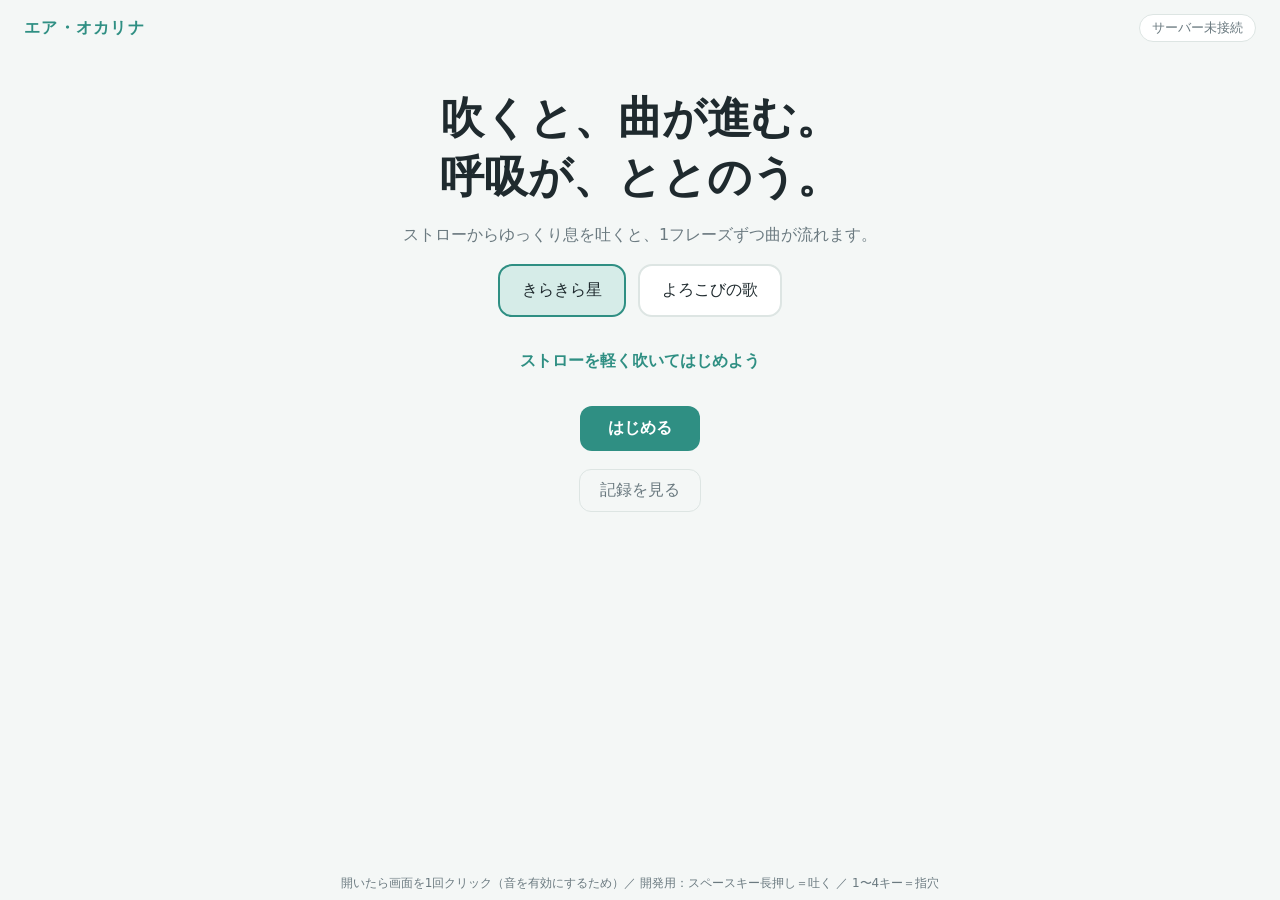
==== app/web/index.html @ 5de525a3 "記録のグラフ：今回の1曲（フレーズごと）・これまでの演奏・日ごとの推移（サンプルは灰色の点線で区別） Co-Authored-By: Claude Opus 5.5 <noreply@anthropi" ====
<!doctype html>
<html lang="ja">
<head>
<meta charset="utf-8">
<meta name="viewport" content="width=device-width, initial-scale=1">
<title>エア・オカリナ</title>
<link rel="stylesheet" href="style.css">
</head>
<body>
<header class="topbar">
  <span class="brand">エア・オカリナ</span>
  <span id="sensor" class="pill">センサー確認中…</span>
</header>

<main>
  <!-- ホーム -->
  <section id="home" class="screen active">
    <h1>吹くと、曲が進む。<br>呼吸が、ととのう。</h1>
    <p class="lead">ストローからゆっくり息を吐くと、1フレーズずつ曲が流れます。</p>
    <div id="songs" class="songs"></div>
    <p class="hint breathe-hint">ストローを軽く吹いてはじめよう</p>
    <button id="startBtn" class="primary">はじめる</button>
    <button id="homeRecordsBtn" class="ghost">記録を見る</button>
  </section>

  <!-- 演奏 -->
  <section id="play" class="screen">
    <div class="play-head">
      <span id="songTitle"></span>
      <div id="phraseDots" class="dots"></div>
    </div>
    <p id="prompt" class="prompt">まず、ゆっくり吸って…</p>
    <div id="noteRow" class="note-row"></div>
    <div class="flute">
      <div class="mouth"></div>
      <div id="holes" class="holes">
        <span data-i="0"></span><span data-i="1"></span><span data-i="2"></span><span data-i="3"></span>
      </div>
    </div>
    <div class="meter"><div id="meterFill"></div></div>
    <div class="play-foot">
      <label><input type="checkbox" id="followBreath" checked> 息の強さで音量を変える</label>
      <button id="quitBtn" class="ghost">やめる</button>
    </div>
  </section>

  <!-- 結果（内容はチームで検討中の暫定版） -->
  <section id="result" class="screen">
    <p class="tag">暫定の結果画面</p>
    <h2 id="resultHeadline"></h2>
    <div class="stats">
      <div><b id="rAvg">-</b><span>平均の吐く長さ（秒）</span></div>
      <div><b id="rMax">-</b><span>いちばん長い息（秒）</span></div>
      <div><b id="rStab">-</b><span>息の安定度</span></div>
      <div><b id="rHit">-</b><span>指穴の正解</span></div>
    </div>
    <h3 class="section-title">今回の1曲：フレーズごとの息</h3>
    <div class="charts">
      <div id="cPhraseLen"></div>
      <div id="cPhraseStab"></div>
    </div>
    <div class="actions">
      <button id="againBtn" class="primary">もう1曲</button>
      <button id="recordsBtn" class="ghost">記録を見る</button>
      <button id="homeBtn" class="ghost">ホームへ</button>
    </div>
  </section>

  <!-- 記録 -->
  <section id="records" class="screen">
    <h2>記録</h2>
    <h3 class="section-title">これまでの演奏</h3>
    <p id="noSessions" class="lead">まだ記録がありません。1曲吹くとここに並びます。</p>
    <div class="charts">
      <div id="cSessLen"></div>
      <div id="cSessStab"></div>
    </div>
    <h3 class="section-title">日ごとの推移</h3>
    <p class="note"><span class="swatch sample"></span>灰色の点線は<b>サンプルデータ</b>（続けた場合のイメージ）、<span class="swatch real"></span>緑が実際の記録です。</p>
    <div class="charts">
      <div id="cDayLen"></div>
      <div id="cDayStab"></div>
    </div>
    <div class="actions">
      <button id="recordsHomeBtn" class="primary">ホームへ</button>
    </div>
  </section>
</main>

<footer class="devbar">開いたら画面を1回クリック（音を有効にするため）／ 開発用：スペースキー長押し＝吐く ／ 1〜4キー＝指穴</footer>
<script type="module" src="app.js"></script>
</body>
</html>
---- app/web/style.css ----
:root {
  --bg: #f4f7f6;
  --surface: #ffffff;
  --ink: #1f2a2e;
  --muted: #6b7a80;
  --accent: #2f8f83;
  --accent-soft: #d6ece8;
  --glow: #f2b33d;
  --line: #dde5e3;
  --sample: #a3adb0;
}
@media (prefers-color-scheme: dark) {
  :root {
    --bg: #12191b;
    --surface: #1b2427;
    --ink: #e6eeec;
    --muted: #8fa3a8;
    --accent: #5cc2b3;
    --accent-soft: #23403c;
    --glow: #f5c35a;
    --line: #2c393c;
    --sample: #6c787c;
  }
}

* { box-sizing: border-box; }
body {
  margin: 0;
  background: var(--bg);
  color: var(--ink);
  font-family: "Hiragino Sans", "Yu Gothic UI", "Meiryo", system-ui, sans-serif;
  min-height: 100vh;
  display: flex;
  flex-direction: column;
}
.topbar { display: flex; justify-content: space-between; align-items: center; padding: 14px 24px; }
.brand { font-weight: 700; letter-spacing: 0.08em; color: var(--accent); }
.pill { font-size: 13px; padding: 4px 12px; border-radius: 999px; background: var(--surface); border: 1px solid var(--line); color: var(--muted); }
.pill.ok { color: var(--accent); border-color: var(--accent); }

main { flex: 1; display: flex; justify-content: center; padding: 8px 16px 24px; }
.screen { display: none; width: min(760px, 100%); flex-direction: column; align-items: center; text-align: center; gap: 18px; }
.screen.active { display: flex; }

h1 { font-size: clamp(28px, 5vw, 44px); line-height: 1.35; margin: 24px 0 0; }
h2 { font-size: clamp(22px, 4vw, 32px); margin: 0; }
.lead { color: var(--muted); margin: 0; }
.hint { color: var(--accent); font-weight: 600; }
.breathe-hint { animation: breathe 4s ease-in-out infinite; }
@keyframes breathe { 0%, 100% { opacity: 0.45; } 50% { opacity: 1; } }

.songs { display: flex; gap: 12px; flex-wrap: wrap; justify-content: center; }
.song { padding: 14px 22px; border-radius: 14px; border: 2px solid var(--line); background: var(--surface); color: var(--ink); font-size: 16px; cursor: pointer; }
.song.selected { border-color: var(--accent); background: var(--accent-soft); }

button { font: inherit; cursor: pointer; }
.primary { background: var(--accent); color: #fff; border: 0; border-radius: 12px; padding: 12px 28px; font-size: 16px; font-weight: 600; }
.ghost { background: transparent; color: var(--muted); border: 1px solid var(--line); border-radius: 12px; padding: 10px 20px; }

.play-head { width: 100%; display: flex; justify-content: space-between; align-items: center; color: var(--muted); }
.dots { display: flex; gap: 6px; }
.dots i { width: 10px; height: 10px; border-radius: 50%; background: var(--line); }
.dots i.done { background: var(--accent); }
.dots i.now { background: var(--glow); }

.prompt { font-size: clamp(26px, 5vw, 40px); font-weight: 700; margin: 12px 0 0; min-height: 1.4em; transition: color 0.3s; }
.prompt.inhale { color: var(--muted); }
.prompt.exhale { color: var(--accent); }

.note-row { display: flex; gap: 8px; min-height: 22px; }
.note-row i { width: 14px; height: 14px; border-radius: 50%; background: var(--line); transition: transform 0.15s, background 0.15s; }
.note-row i.played { background: var(--accent); }
.note-row i.now { background: var(--glow); transform: scale(1.5); }

.flute { position: relative; width: min(620px, 100%); height: 120px; border-radius: 60px; background: linear-gradient(180deg, #c98d55, #a86c3b); box-shadow: inset 0 -8px 16px rgba(0,0,0,0.18); display: flex; align-items: center; padding: 0 40px 0 110px; margin-top: 8px; }
.mouth { position: absolute; left: 24px; width: 54px; height: 28px; border-radius: 8px; background: #6e4424; }
.holes { flex: 1; display: flex; justify-content: space-around; }
.holes span { width: 56px; height: 56px; border-radius: 50%; background: #4a2c15; box-shadow: inset 0 4px 8px rgba(0,0,0,0.5); transition: box-shadow 0.15s, background 0.15s; }
.holes span.next { box-shadow: 0 0 0 4px var(--glow), 0 0 24px 6px var(--glow); }
.holes span.pressed { background: #2a190b; }
.holes span.hit { background: var(--glow); }

.meter { width: min(620px, 100%); height: 10px; border-radius: 5px; background: var(--line); overflow: hidden; }
#meterFill { height: 100%; width: 0%; background: var(--accent); transition: width 0.25s; }
.play-foot { width: min(620px, 100%); display: flex; justify-content: space-between; align-items: center; color: var(--muted); font-size: 14px; }

.tag { font-size: 12px; color: var(--muted); border: 1px dashed var(--line); border-radius: 999px; padding: 2px 10px; margin: 16px 0 0; }
.stats { display: grid; grid-template-columns: repeat(auto-fit, minmax(140px, 1fr)); gap: 12px; width: 100%; }
.stats div { background: var(--surface); border: 1px solid var(--line); border-radius: 14px; padding: 16px; display: flex; flex-direction: column; gap: 6px; }
.stats b { font-size: 28px; color: var(--accent); }
.stats span { font-size: 13px; color: var(--muted); }
.actions { display: flex; gap: 12px; }

.devbar { text-align: center; font-size: 12px; color: var(--muted); padding: 8px; }

/* グラフ */
.section-title { margin: 12px 0 0; font-size: 16px; color: var(--muted); font-weight: 600; align-self: flex-start; }
.charts { display: grid; grid-template-columns: repeat(auto-fit, minmax(300px, 1fr)); gap: 12px; width: 100%; }
.chart { margin: 0; background: var(--surface); border: 1px solid var(--line); border-radius: 14px; padding: 12px; }
.chart figcaption { font-size: 14px; font-weight: 600; text-align: left; margin-bottom: 4px; }
.chart svg { width: 100%; height: auto; display: block; overflow: visible; }
.chart .grid { stroke: var(--line); stroke-width: 1; }
.chart .axis { stroke: var(--muted); stroke-width: 1; }
.chart .tick { font-size: 11px; fill: var(--muted); }
.chart .value { font-size: 12px; font-weight: 700; fill: var(--ink); }
.chart .mark path { fill: var(--accent); }
.chart .mark.sample path { fill: var(--sample); }
.chart .series { stroke: var(--accent); stroke-width: 2; }
.chart .series.sample { stroke: var(--sample); stroke-dasharray: 5 4; }
.chart .dot { fill: var(--accent); stroke: var(--surface); stroke-width: 2; }
.chart .mark.sample .dot { fill: var(--sample); }
.chart .hit { fill: transparent; }
.chart .mark:hover path, .chart .mark:hover .dot { opacity: 0.75; }
.note { font-size: 13px; color: var(--muted); margin: 0; align-self: flex-start; text-align: left; }
.swatch { display: inline-block; width: 14px; height: 4px; border-radius: 2px; vertical-align: middle; margin: 0 4px 0 8px; }
.swatch.sample { background: repeating-linear-gradient(90deg, var(--sample) 0 5px, transparent 5px 9px); }
.swatch.real { background: var(--accent); }

@media (max-width: 520px) {
  .flute { height: 90px; padding: 0 16px 0 72px; }
  .mouth { left: 14px; width: 40px; }
  .holes span { width: 40px; height: 40px; }
}
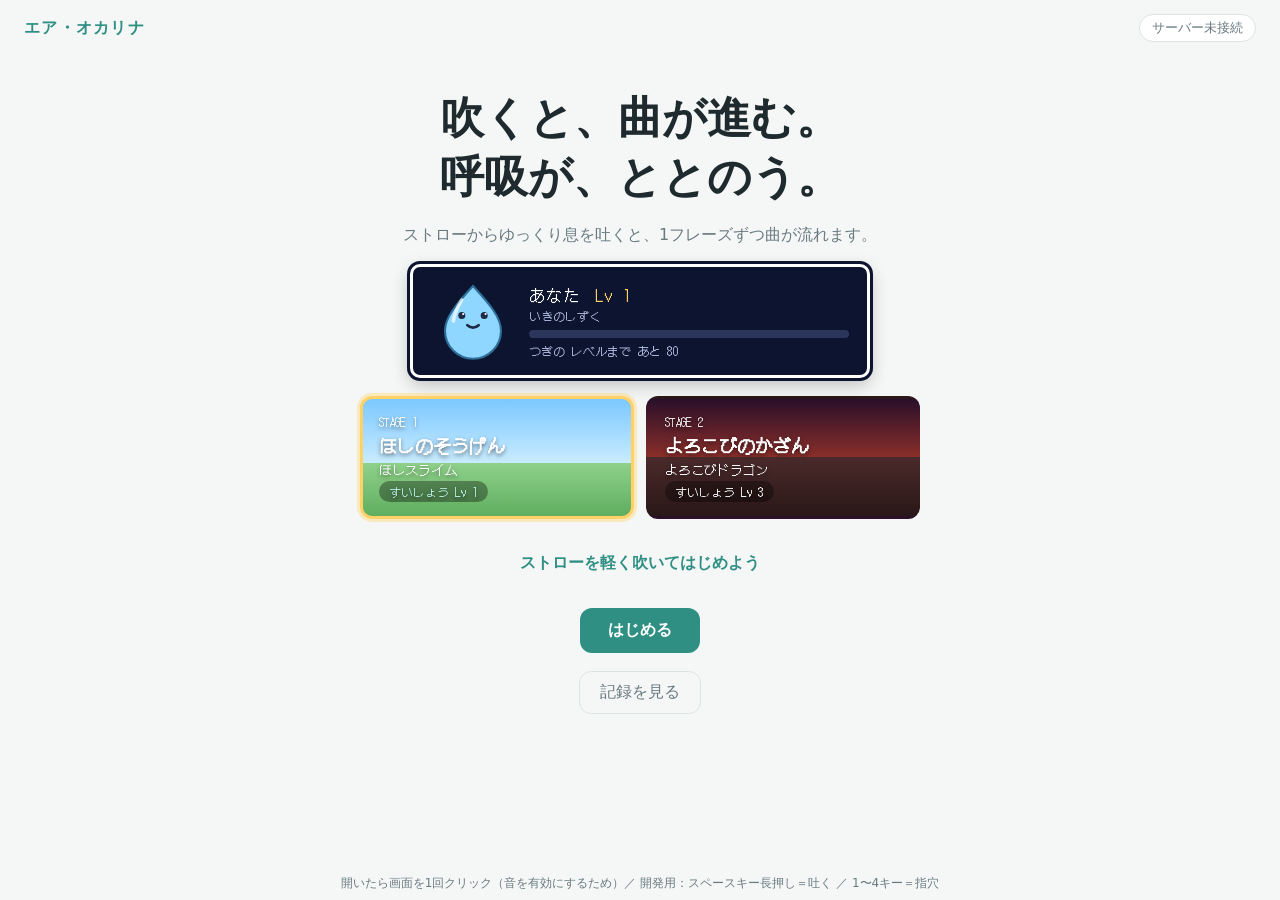
==== commit e4c76e51: "RPG化：ステージ（背景つき）・アバター（レベルで成長、呼吸の調子で表情）・ドラクエ風のウィンドウとステータス・呼吸データから経験値とレベルアップ Co-Authored-By: Claude Opu" ====
--- a/app/web/index.html
+++ b/app/web/index.html
@@ -4,6 +4,8 @@
 <meta charset="utf-8">
 <meta name="viewport" content="width=device-width, initial-scale=1">
 <title>エア・オカリナ</title>
+<link rel="preconnect" href="https://fonts.googleapis.com">
+<link rel="stylesheet" href="https://fonts.googleapis.com/css2?family=DotGothic16&display=swap">
 <link rel="stylesheet" href="style.css">
 </head>
 <body>
@@ -17,20 +19,40 @@
   <section id="home" class="screen active">
     <h1>吹くと、曲が進む。<br>呼吸が、ととのう。</h1>
     <p class="lead">ストローからゆっくり息を吐くと、1フレーズずつ曲が流れます。</p>
-    <div id="songs" class="songs"></div>
+    <div class="me-card win">
+      <div id="homeAvatar" class="home-avatar"></div>
+      <div class="me-info">
+        <div class="win-name">あなた <span id="homeLv" class="lv">Lv 1</span></div>
+        <div id="homeTitle" class="st-title"></div>
+        <div class="expbar"><i id="homeExp"></i></div>
+        <div id="homeNext" class="me-next"></div>
+      </div>
+    </div>
+    <div id="songs" class="stages"></div>
     <p class="hint breathe-hint">ストローを軽く吹いてはじめよう</p>
     <button id="startBtn" class="primary">はじめる</button>
     <button id="homeRecordsBtn" class="ghost">記録を見る</button>
   </section>
 
-  <!-- 演奏 -->
+  <!-- 難易度の選択（ゲームの試作） -->
+  <section id="difficulty" class="screen">
+    <h2>難易度をえらぶ</h2>
+    <div id="diffs" class="diffs"></div>
+    <button id="diffBackBtn" class="ghost">もどる</button>
+  </section>
+
+  <!-- 演奏（戦闘） -->
   <section id="play" class="screen">
     <div class="play-head">
-      <span id="songTitle"></span>
+      <span id="songTitle" class="stage-label"></span>
       <div id="phraseDots" class="dots"></div>
     </div>
-    <p id="prompt" class="prompt">まず、ゆっくり吸って…</p>
-    <div id="noteRow" class="note-row"></div>
+    <div id="battle" class="battle"></div>
+    <div class="win msg-win">
+      <p id="battleLog" class="battle-log"></p>
+      <p id="prompt" class="prompt">まず、ゆっくり吸って…</p>
+      <div id="noteRow" class="note-row"></div>
+    </div>
     <div class="flute">
       <div class="mouth"></div>
       <div id="holes" class="holes">
@@ -44,23 +66,53 @@
     </div>
   </section>
 
-  <!-- 結果（内容はチームで検討中の暫定版） -->
+  <!-- 結果：ふりかえり。課題①「正しくできているかわからない」②「続かない」に答える要素だけを並べる -->
   <section id="result" class="screen">
-    <p class="tag">暫定の結果画面</p>
-    <h2 id="resultHeadline"></h2>
-    <div class="stats">
-      <div><b id="rAvg">-</b><span>平均の吐く長さ（秒）</span></div>
-      <div><b id="rMax">-</b><span>いちばん長い息（秒）</span></div>
-      <div><b id="rStab">-</b><span>息の安定度</span></div>
-      <div><b id="rHit">-</b><span>指穴の正解</span></div>
+    <div id="gameResult" class="game-result" hidden>
+      <p id="outcome" class="outcome"></p>
+      <p class="score-line">スコア <b id="score">0</b></p>
+      <div id="breakdown" class="breakdown"></div>
     </div>
-    <h3 class="section-title">今回の1曲：フレーズごとの息</h3>
-    <div class="charts">
-      <div id="cPhraseLen"></div>
-      <div id="cPhraseStab"></div>
+    <div id="growth" class="win growth-win" hidden>
+      <div class="growth-head">
+        <div id="growthAvatar" class="growth-avatar"></div>
+        <div>
+          <p id="growthGain" class="growth-gain"></p>
+          <p id="growthLevel" class="growth-level"></p>
+          <div class="expbar big"><i id="growthExp"></i></div>
+          <p id="growthNext" class="me-next"></p>
+        </div>
+      </div>
+      <ul id="growthLines" class="growth-lines"></ul>
+      <p id="growthStage" class="growth-stage"></p>
     </div>
+    <p class="tag">ふりかえり</p>
+    <h2 id="resultHeadline" class="headline"></h2>
+    <p id="resultSub" class="lead"></p>
+
+    <figure class="wave-card reveal">
+      <figcaption>あなたの呼吸の波</figcaption>
+      <svg id="wave" viewBox="0 0 600 160" preserveAspectRatio="none" role="img" aria-label="1曲分の息の強さの波"></svg>
+      <div class="wave-axis"><span>はじめ</span><span>おわり</span></div>
+    </figure>
+
+    <div id="judges" class="judges"></div>
+    <p class="note criteria-note">判定の基準は仮のものです（チームで調整中）</p>
+
+    <div id="tip" class="tip reveal"></div>
+    <div id="badges" class="badges"></div>
+
+    <details class="details">
+      <summary>くわしいデータ（フレーズごと）</summary>
+      <div class="charts">
+        <div id="cPhraseLen"></div>
+        <div id="cPhraseStab"></div>
+      </div>
+    </details>
+
     <div class="actions">
-      <button id="againBtn" class="primary">もう1曲</button>
+      <button id="againBtn" class="primary">もう一度</button>
+      <button id="lowerBtn" class="ghost" hidden>難易度を下げる</button>
       <button id="recordsBtn" class="ghost">記録を見る</button>
       <button id="homeBtn" class="ghost">ホームへ</button>
     </div>
--- a/app/web/style.css
+++ b/app/web/style.css
@@ -92,6 +92,187 @@
 .actions { display: flex; gap: 12px; }
 
 .devbar { text-align: center; font-size: 12px; color: var(--muted); padding: 8px; }
+
+/* ゲーム（試作）：難易度・敵・判定 */
+.diffs { display: grid; gap: 10px; width: min(560px, 100%); }
+.diff { display: flex; flex-direction: column; align-items: flex-start; gap: 4px; padding: 14px 18px; border-radius: 14px; border: 2px solid var(--line); background: var(--surface); color: var(--ink); text-align: left; }
+.diff b { font-size: 18px; }
+.diff span { font-size: 13px; color: var(--muted); }
+.diff.selected, .diff:hover { border-color: var(--accent); }
+
+.battle { position: relative; width: min(620px, 100%); display: flex; flex-direction: column; align-items: center; gap: 6px; }
+.enemy-name { font-weight: 700; color: var(--muted); }
+.enemy { width: 110px; height: 84px; background: var(--enemy); border-radius: 55% 55% 40% 40% / 70% 70% 30% 30%; position: relative; animation: bob 2.4s ease-in-out infinite; box-shadow: inset 0 -10px 0 rgba(0,0,0,0.12); transition: opacity 0.8s, transform 0.8s; }
+.enemy .eyes { position: absolute; top: 34px; left: 0; right: 0; display: flex; justify-content: center; gap: 22px; }
+.enemy .eyes i { width: 12px; height: 16px; border-radius: 50%; background: #1f2a2e; }
+.enemy.shake { animation: shake 0.4s; }
+.enemy.defeated { opacity: 0; transform: scale(0.2) translateY(30px); animation: none; }
+@keyframes bob { 0%, 100% { transform: translateY(0); } 50% { transform: translateY(-6px); } }
+@keyframes shake { 0%, 100% { transform: translateX(0); } 25% { transform: translateX(-10px); } 75% { transform: translateX(10px); } }
+.hpbar { position: relative; width: min(320px, 90%); height: 14px; border-radius: 7px; background: var(--line); overflow: hidden; }
+.hpfill { height: 100%; width: 100%; background: linear-gradient(90deg, #e86a5a, #f2b33d); transition: width 0.6s ease; }
+.hptext { font-size: 13px; font-weight: 700; color: var(--muted); }
+.floats { position: absolute; top: 20px; left: 0; right: 0; pointer-events: none; }
+.float { position: absolute; left: 50%; transform: translateX(-50%); font-weight: 800; font-size: 26px; animation: floatUp 1.6s ease-out forwards; white-space: nowrap; }
+.float b { margin-left: 8px; font-size: 22px; }
+.float.perfect { color: #f2b33d; } .float.great { color: var(--accent); } .float.good { color: #5c9ad6; } .float.miss { color: var(--muted); }
+@keyframes floatUp { from { opacity: 0; transform: translate(-50%, 10px) scale(0.8); } 20% { opacity: 1; transform: translate(-50%, 0) scale(1.1); } to { opacity: 0; transform: translate(-50%, -40px) scale(1); } }
+
+/* ---- ド派手版：敵・判定・ダメージ・コンボ・画面全体のエフェクト ---- */
+.fx-canvas { position: fixed; inset: 0; width: 100vw; height: 100vh; pointer-events: none; z-index: 50; }
+.fx-flash { position: fixed; inset: 0; pointer-events: none; z-index: 49; animation: flashOut 0.45s ease-out forwards; }
+@keyframes flashOut { from { opacity: 1; } to { opacity: 0; } }
+.screen-shake { animation: screenShake 0.45s cubic-bezier(.36,.07,.19,.97); }
+@keyframes screenShake {
+  10%, 90% { transform: translate(calc(var(--shake) * -0.3), 0); }
+  20%, 80% { transform: translate(calc(var(--shake) * 0.6), calc(var(--shake) * -0.3)); }
+  30%, 50%, 70% { transform: translate(calc(var(--shake) * -1), calc(var(--shake) * 0.4)); }
+  40%, 60% { transform: translate(var(--shake), calc(var(--shake) * -0.4)); }
+}
+
+.battle { min-height: 250px; }
+.enemy-name { font-size: 18px; font-weight: 800; letter-spacing: 0.05em; }
+.enemy-wrap { height: 150px; display: flex; align-items: flex-end; justify-content: center; }
+.enemy { width: 160px; height: 124px; animation: idle 1.8s ease-in-out infinite; transform-origin: 50% 100%; }
+.enemy .eyes { top: 46px; gap: 32px; }
+.enemy .eyes i { width: 16px; height: 22px; }
+.enemy .mouth { position: absolute; left: 50%; top: 78px; width: 26px; height: 10px; margin-left: -13px; border-radius: 0 0 14px 14px; background: #1f2a2e; opacity: 0.75; }
+@keyframes idle {
+  0%, 100% { transform: translateY(0) scale(1, 1); }
+  40% { transform: translateY(-14px) scale(0.94, 1.08); }
+  70% { transform: translateY(0) scale(1.1, 0.9); }
+}
+/* 息を受けている間は小刻みに震える */
+.enemy.taking { animation: tremble 0.12s linear infinite; }
+@keyframes tremble { 0% { transform: translate(var(--tremble), 0); } 50% { transform: translate(calc(var(--tremble) * -1), 1px); } 100% { transform: translate(var(--tremble), 0); } }
+/* ダメージ：白く光ってのけぞる・つぶれる */
+.enemy.hit { animation: hit 0.5s ease-out; }
+.enemy.hit-big { animation: hitBig 0.7s ease-out; }
+@keyframes hit {
+  0% { filter: brightness(3) saturate(0); transform: translate(18px, -6px) rotate(8deg) scale(1.1, 0.85); }
+  40% { filter: brightness(1.4); transform: translate(-8px, 0) rotate(-4deg) scale(0.95, 1.08); }
+  100% { filter: none; transform: none; }
+}
+@keyframes hitBig {
+  0% { filter: brightness(4) saturate(0); transform: translate(34px, -18px) rotate(16deg) scale(1.25, 0.7); }
+  25% { filter: brightness(2); transform: translate(-16px, 4px) rotate(-8deg) scale(0.85, 1.2); }
+  55% { filter: brightness(1.2); transform: translate(8px, 0) rotate(3deg) scale(1.08, 0.94); }
+  100% { filter: none; transform: none; }
+}
+.enemy.dodge { animation: dodge 0.6s ease-out; }
+@keyframes dodge { 0% { transform: none; } 30% { transform: translateX(-40px) rotate(-10deg); } 60% { transform: translateX(10px); } 100% { transform: none; } }
+.enemy.defeated { animation: explode 0.9s ease-in forwards; }
+@keyframes explode {
+  0% { filter: brightness(4); transform: scale(1.3, 0.8); opacity: 1; }
+  30% { transform: scale(1.6) rotate(20deg); opacity: 1; }
+  100% { transform: scale(0) rotate(200deg) translateY(-60px); opacity: 0; }
+}
+
+.hpbar { height: 18px; border-radius: 9px; border: 2px solid var(--ink); background: #2a1f1f; }
+.hpghost { position: absolute; inset: 0 auto 0 0; width: 100%; background: #ffffff; transition: width 0.9s ease; }
+.hpfill { position: relative; transition: width 0.25s ease-out; }
+.hpbar.jolt { animation: jolt 0.35s; }
+@keyframes jolt { 25% { transform: translateX(-6px) scaleY(1.2); } 60% { transform: translateX(5px); } }
+
+/* 判定：画面中央に大きく */
+.judge-banner { position: absolute; left: 50%; top: 70px; transform: translate(-50%, 0); font-weight: 900; font-size: clamp(44px, 9vw, 80px); letter-spacing: 0.04em; pointer-events: none; opacity: 0; white-space: nowrap; z-index: 5; -webkit-text-stroke: 3px rgba(0,0,0,0.25); }
+.judge-banner.show { animation: bannerIn 1.3s cubic-bezier(.2,1.5,.4,1) forwards; }
+.judge-banner.perfect { background: linear-gradient(90deg, #ffd166, #fff3b0, #f2b33d, #ffd166); background-size: 200% 100%; -webkit-background-clip: text; background-clip: text; color: transparent; filter: drop-shadow(0 0 18px rgba(255, 200, 80, 0.9)); }
+.judge-banner.perfect.show { animation: bannerIn 1.3s cubic-bezier(.2,1.5,.4,1) forwards, shimmer 0.6s linear infinite; }
+.judge-banner.great { color: #3fbfa8; filter: drop-shadow(0 0 14px rgba(92, 194, 179, 0.8)); }
+.judge-banner.good { color: #4f8fd8; filter: drop-shadow(0 0 10px rgba(92, 154, 214, 0.7)); }
+.judge-banner.miss { color: #8a969a; font-size: clamp(36px, 7vw, 60px); }
+.judge-banner.miss.show { animation: missDrop 1.2s ease-out forwards; }
+.judge-banner.defeat { color: #e86a5a; filter: drop-shadow(0 0 20px rgba(232, 106, 90, 0.9)); }
+@keyframes bannerIn {
+  0% { opacity: 0; transform: translate(-50%, 20px) scale(2.6) rotate(-8deg); }
+  18% { opacity: 1; transform: translate(-50%, 0) scale(0.9) rotate(2deg); }
+  30% { transform: translate(-50%, 0) scale(1.08) rotate(0); }
+  75% { opacity: 1; transform: translate(-50%, 0) scale(1); }
+  100% { opacity: 0; transform: translate(-50%, -30px) scale(1.15); }
+}
+@keyframes shimmer { to { background-position: -200% 0; } }
+@keyframes missDrop {
+  0% { opacity: 0; transform: translate(-50%, -30px); }
+  20% { opacity: 1; transform: translate(-50%, 0) rotate(-4deg); }
+  35% { transform: translate(-50%, -8px) rotate(3deg); }
+  50% { transform: translate(-50%, 0) rotate(-2deg); }
+  80% { opacity: 1; }
+  100% { opacity: 0; transform: translate(-50%, 30px) rotate(6deg); }
+}
+
+/* コンボ */
+.combo { position: absolute; right: 4%; top: 10px; font-weight: 900; font-size: 20px; color: #e86a5a; opacity: 0; pointer-events: none; }
+.combo b { font-size: 44px; margin-right: 4px; }
+.combo.show { animation: comboIn 1.6s ease-out forwards; }
+@keyframes comboIn { 0% { opacity: 0; transform: scale(2) rotate(10deg); } 15% { opacity: 1; transform: scale(1) rotate(-6deg); } 80% { opacity: 1; } 100% { opacity: 0; transform: translateY(-20px) rotate(-6deg); } }
+
+/* ダメージの数字：敵から弧を描いて飛び出す */
+.dmg-layer { position: absolute; left: 50%; top: 90px; width: 0; height: 0; pointer-events: none; z-index: 6; }
+.dmg { position: absolute; transform: translate(-50%, 0); font-weight: 900; font-size: 48px; color: #fff; -webkit-text-stroke: 3px #e86a5a; animation: dmgArc 1.3s cubic-bezier(.2,.8,.3,1) forwards; }
+.dmg.perfect { font-size: 64px; -webkit-text-stroke-color: #c98200; color: #fff3b0; }
+.dmg.good { font-size: 40px; -webkit-text-stroke-color: #2f6db0; }
+.dmg.great { -webkit-text-stroke-color: #1e8c7a; }
+@keyframes dmgArc {
+  0% { opacity: 0; transform: translate(-50%, 0) scale(0.3); }
+  15% { opacity: 1; transform: translate(calc(-50% + var(--dx) * 0.3), -70px) scale(1.4); }
+  40% { transform: translate(calc(-50% + var(--dx) * 0.7), -90px) scale(1); }
+  100% { opacity: 0; transform: translate(calc(-50% + var(--dx)), 20px) scale(0.9); }
+}
+
+@media (prefers-reduced-motion: reduce) {
+  .enemy, .enemy.taking, .enemy.hit, .enemy.hit-big, .enemy.dodge { animation: none; }
+  .judge-banner.show, .judge-banner.miss.show { animation: bannerIn 1.3s linear forwards; }
+}
+
+.game-result { width: 100%; background: var(--surface); border: 1px solid var(--line); border-radius: 18px; padding: 16px; }
+.outcome { font-size: clamp(26px, 5vw, 38px); font-weight: 800; margin: 0; }
+.outcome.win { color: #f2b33d; }
+.outcome.close { color: var(--accent); }
+.score-line { margin: 4px 0; color: var(--muted); }
+.score-line b { font-size: 32px; color: var(--ink); margin-left: 6px; }
+.breakdown { display: flex; gap: 12px; justify-content: center; flex-wrap: wrap; font-weight: 700; font-size: 14px; }
+.breakdown .perfect { color: #f2b33d; } .breakdown .great { color: var(--accent); } .breakdown .good { color: #5c9ad6; } .breakdown .miss { color: var(--muted); }
+
+/* ふりかえり（結果画面） */
+.headline { font-size: clamp(24px, 4.6vw, 36px); line-height: 1.4; }
+.headline .num { color: var(--accent); font-variant-numeric: tabular-nums; }
+.wave-card { width: 100%; margin: 4px 0 0; background: var(--surface); border: 1px solid var(--line); border-radius: 18px; padding: 14px 16px 10px; }
+.wave-card figcaption { font-size: 14px; font-weight: 600; text-align: left; color: var(--muted); }
+#wave { width: 100%; height: 150px; display: block; }
+#wave .wave-fill { fill: url(#waveGrad); opacity: 0.35; }
+#wave .wave-line { fill: none; stroke: url(#waveStroke); stroke-width: 3; stroke-linecap: round; stroke-linejoin: round; }
+#wave .base { stroke: var(--line); stroke-width: 1; }
+.wave-axis { display: flex; justify-content: space-between; font-size: 12px; color: var(--muted); }
+
+.judges { display: grid; grid-template-columns: repeat(auto-fit, minmax(170px, 1fr)); gap: 12px; width: 100%; }
+.judge { background: var(--surface); border: 1px solid var(--line); border-radius: 14px; padding: 14px; text-align: left; display: grid; grid-template-columns: 1fr auto; gap: 2px 8px; align-items: center; }
+.judge .label { font-size: 13px; color: var(--muted); }
+.judge .value { font-size: 26px; font-weight: 700; font-variant-numeric: tabular-nums; }
+.judge .value small { font-size: 13px; font-weight: 500; color: var(--muted); margin-left: 2px; }
+.judge .mark { grid-row: 1 / span 2; grid-column: 2; font-size: 30px; line-height: 1; }
+.judge .mark.good { color: var(--accent); }
+.judge .mark.ok { color: var(--glow); }
+.judge .mark.try { color: var(--muted); }
+.judge .hint { grid-column: 1 / span 2; font-size: 12px; color: var(--muted); }
+.criteria-note { align-self: center; font-size: 11px; }
+
+.tip { width: 100%; background: var(--accent-soft); border-radius: 14px; padding: 14px 18px; text-align: left; font-size: 15px; line-height: 1.6; }
+.tip b { color: var(--accent); }
+.badges { display: flex; flex-wrap: wrap; gap: 8px; justify-content: center; min-height: 8px; }
+.badge { background: var(--surface); border: 2px solid var(--glow); border-radius: 999px; padding: 6px 14px; font-size: 14px; font-weight: 700; }
+.details { width: 100%; text-align: left; }
+.details summary { cursor: pointer; color: var(--muted); font-size: 14px; padding: 6px 0; }
+
+/* 動き：順番にふわっと出す */
+.reveal { opacity: 0; transform: translateY(14px); }
+.reveal.show { opacity: 1; transform: none; transition: opacity 0.6s ease, transform 0.6s ease; }
+.pop { animation: pop 0.5s cubic-bezier(.2,1.6,.4,1) both; }
+@keyframes pop { from { transform: scale(0.3); opacity: 0; } to { transform: scale(1); opacity: 1; } }
+@media (prefers-reduced-motion: reduce) {
+  .reveal, .reveal.show { opacity: 1; transform: none; transition: none; }
+  .pop { animation: none; }
+}
 
 /* グラフ */
 .section-title { margin: 12px 0 0; font-size: 16px; color: var(--muted); font-weight: 600; align-self: flex-start; }
@@ -121,3 +302,151 @@
   .mouth { left: 14px; width: 40px; }
   .holes span { width: 40px; height: 40px; }
 }
+
+/* =====================================================================
+   RPG（ドラクエ風）：黒地＋白枠のウィンドウ、ステージの背景、アバター、ステータス
+   ===================================================================== */
+.win {
+  background: #0d1430;
+  color: #ffffff;
+  border: 3px solid #ffffff;
+  border-radius: 10px;
+  box-shadow: 0 0 0 3px #0d1430, 0 6px 18px rgba(0, 0, 0, 0.25);
+  font-family: "DotGothic16", "Hiragino Sans", "Yu Gothic UI", monospace;
+  text-align: left;
+}
+.win-name { font-size: 16px; letter-spacing: 0.06em; }
+.lv { color: #ffd166; margin-left: 6px; }
+.st-title { font-size: 12px; color: #b9c3e6; }
+.expbar { height: 8px; border-radius: 4px; background: #2c355a; overflow: hidden; margin-top: 6px; }
+.expbar i { display: block; height: 100%; width: 0; background: linear-gradient(90deg, #5cc2b3, #b8f2e6); transition: width 0.8s ease; }
+.expbar.big { height: 12px; }
+.me-next { font-size: 12px; color: #b9c3e6; margin: 4px 0 0; }
+
+/* ホーム：自分のカードとステージ */
+.me-card { display: flex; align-items: center; gap: 14px; padding: 12px 18px; width: min(460px, 100%); }
+.home-avatar { width: 84px; height: 84px; flex: none; }
+.me-info { flex: 1; }
+.stages { display: grid; grid-template-columns: repeat(auto-fit, minmax(200px, 1fr)); gap: 12px; width: min(560px, 100%); }
+.stage-card { position: relative; display: flex; flex-direction: column; align-items: flex-start; gap: 2px; padding: 14px 16px; border-radius: 12px; border: 3px solid transparent; color: #fff; text-align: left; overflow: hidden; font-family: "DotGothic16", system-ui, sans-serif; text-shadow: 0 2px 4px rgba(0,0,0,0.5); min-height: 110px; }
+.stage-card b { font-size: 18px; }
+.stage-card.selected { border-color: #ffd166; box-shadow: 0 0 0 3px rgba(255, 209, 102, 0.4); }
+.stage-no { font-size: 12px; opacity: 0.9; }
+.stage-enemy { font-size: 13px; }
+.stage-rec { margin-top: auto; font-size: 12px; background: rgba(0,0,0,0.35); border-radius: 999px; padding: 2px 10px; }
+.stage-rec.ok { color: #b8f2e6; }
+
+/* ステージの背景（共通） */
+.meadow { background: linear-gradient(180deg, #7cc8ff 0%, #c9ecff 55%, #8fd18a 55%, #5fae5f 100%); }
+.volcano { background: linear-gradient(180deg, #2a0f2a 0%, #8a2f2a 50%, #4a2a2a 50%, #2a1717 100%); }
+
+/* 戦闘のシーン */
+.battle { width: min(760px, 100%); min-height: 0; }
+.scene { position: relative; width: 100%; height: 330px; border-radius: 14px; overflow: hidden; border: 3px solid #fff; box-shadow: 0 0 0 3px #0d1430; }
+.scene .bg-deco { position: absolute; inset: 0; pointer-events: none; }
+.scene.meadow .bg-deco {
+  background:
+    radial-gradient(circle at 52% 16%, #fff7c2 0 28px, rgba(255,247,194,0.5) 29px 46px, transparent 47px),
+    radial-gradient(ellipse 40% 26% at 18% 58%, #74c27a 98%, transparent 100%),
+    radial-gradient(ellipse 50% 30% at 70% 60%, #67b56e 98%, transparent 100%),
+    radial-gradient(ellipse 14% 6% at 30% 20%, #ffffff 95%, transparent 100%),
+    radial-gradient(ellipse 10% 5% at 55% 12%, #ffffff 95%, transparent 100%);
+}
+.scene.volcano .bg-deco {
+  background:
+    radial-gradient(circle at 20% 15%, rgba(255,180,90,0.9) 0 4px, transparent 5px),
+    radial-gradient(circle at 70% 25%, rgba(255,140,60,0.8) 0 3px, transparent 4px);
+}
+.scene.volcano .bg-deco::before {
+  content: ""; position: absolute; left: 30%; right: 10%; top: 18%; bottom: 50%;
+  background: #3a1c22; clip-path: polygon(0 100%, 42% 8%, 58% 8%, 100% 100%);
+}
+.scene.volcano .bg-deco::after {
+  content: ""; position: absolute; left: 47%; width: 8%; top: 14%; height: 12%;
+  background: radial-gradient(ellipse at 50% 100%, #ffb347, #ff5a36 60%, transparent 70%);
+  filter: blur(2px); animation: lava 1.6s ease-in-out infinite alternate;
+}
+@keyframes lava { from { opacity: 0.6; transform: scaleY(0.9); } to { opacity: 1; transform: scaleY(1.2); } }
+
+.platform { position: absolute; bottom: -6px; left: 50%; width: 190px; height: 34px; margin-left: -95px; border-radius: 50%; background: rgba(0,0,0,0.18); box-shadow: inset 0 -4px 0 rgba(0,0,0,0.12); }
+.enemy-spot { position: absolute; right: 7%; top: 3%; width: 200px; height: 150px; z-index: 2; display: flex; align-items: flex-end; justify-content: center; }
+.avatar-spot { position: absolute; left: 8%; bottom: 8%; width: 170px; height: 150px; display: flex; align-items: flex-end; justify-content: center; }
+.avatar { width: 130px; height: 130px; position: relative; z-index: 1; animation: avIdle 2.2s ease-in-out infinite; transform-origin: 50% 100%; }
+.avatar.blowing { animation: avBlow 0.5s ease-in-out infinite; }
+.avatar.attack { animation: avAttack 0.5s ease-out; }
+.avatar.cheer { animation: avCheer 0.6s ease-in-out 4; }
+@keyframes avIdle { 0%, 100% { transform: translateY(0) scale(1); } 50% { transform: translateY(-6px) scale(1.03, 0.97); } }
+@keyframes avBlow { 0%, 100% { transform: scale(1.04, 0.97) translateX(2px); } 50% { transform: scale(0.98, 1.03) translateX(6px); } }
+@keyframes avAttack { 0% { transform: none; } 30% { transform: translate(40px, -20px) rotate(10deg); } 100% { transform: none; } }
+@keyframes avCheer { 0%, 100% { transform: translateY(0); } 50% { transform: translateY(-26px) rotate(-6deg); } }
+
+/* アバターの色 */
+.av-body { fill: #8fd7ff; stroke: #2d6f99; stroke-width: 3; }
+.av-shine { fill: none; stroke: #ffffff; stroke-width: 5; stroke-linecap: round; opacity: 0.7; }
+.av-ink { fill: #1f2a44; }
+.av-line { fill: none; stroke: #1f2a44; stroke-width: 4; stroke-linecap: round; }
+.av-cheek { fill: #ff9fb0; opacity: 0.8; }
+.av-wing { fill: #ffffff; stroke: #9cc7e6; stroke-width: 2; }
+.av-crown { fill: #ffd166; stroke: #c98200; stroke-width: 2; }
+.av-aura { fill: none; stroke: #ffd166; stroke-width: 4; stroke-dasharray: 6 8; opacity: 0.8; transform-origin: 60px 64px; animation: spin 8s linear infinite; }
+@keyframes spin { to { transform: rotate(360deg); } }
+.avatar-svg { width: 100%; height: 100%; overflow: visible; }
+
+/* 敵の HP ウィンドウ（左上）と、自分のステータス（右下） */
+.enemy-win { position: absolute; left: 3%; top: 5%; padding: 8px 12px; width: min(260px, 44%); z-index: 3; }
+.enemy-win .hpbar { width: 100%; height: 12px; border: 2px solid #fff; margin-top: 4px; }
+.enemy-win .hptext { color: #b9c3e6; font-size: 12px; }
+.status-win { position: absolute; right: 3%; bottom: 5%; padding: 8px 12px; width: min(230px, 42%); z-index: 3; font-size: 13px; }
+.st-row { display: flex; justify-content: space-between; align-items: center; margin-top: 3px; }
+.pips { display: inline-flex; gap: 3px; }
+.pips i { width: 12px; height: 12px; border-radius: 3px; background: #2c355a; }
+.pips i.on { background: #5cc2b3; box-shadow: 0 0 6px #5cc2b3; }
+.pips.calm i.on { background: #8fd7ff; box-shadow: 0 0 6px #8fd7ff; }
+.mood { font-weight: 400; }
+.mood.great { color: #ffd166; } .mood.good { color: #b8f2e6; } .mood.normal { color: #ffffff; } .mood.rough { color: #ff9f8f; }
+
+.scene .enemy { width: 150px; height: 116px; }
+.scene .judge-banner { top: 36%; z-index: 6; }
+.scene .dmg-layer { left: 50%; top: 10px; }
+.scene .combo { right: auto; left: 4%; top: 30%; }
+
+/* メッセージウィンドウ */
+.msg-win { width: min(760px, 100%); padding: 10px 18px; }
+.battle-log { margin: 0; min-height: 1.5em; font-size: 17px; }
+.msg-win .prompt { font-family: inherit; font-size: clamp(20px, 4vw, 28px); font-weight: 400; margin: 4px 0 0; min-height: 1.3em; }
+.msg-win .prompt.exhale { color: #b8f2e6; }
+.msg-win .prompt.inhale { color: #ffd166; }
+.msg-win .note-row { margin-top: 6px; }
+.msg-win .note-row i { background: #2c355a; }
+.msg-win .note-row i.played { background: #5cc2b3; }
+.stage-label { font-family: "DotGothic16", system-ui, sans-serif; color: var(--ink); }
+
+/* 結果：経験値とレベルアップ */
+.growth-win { width: 100%; padding: 14px 18px; }
+.growth-head { display: flex; gap: 16px; align-items: center; }
+.growth-avatar { width: 110px; height: 110px; flex: none; }
+.growth-avatar.evolve { animation: evolve 1.2s ease-out; }
+@keyframes evolve { 0% { filter: brightness(3); transform: scale(0.6); } 40% { filter: brightness(2); transform: scale(1.25) rotate(-8deg); } 100% { filter: none; transform: none; } }
+.growth-head > div:last-child { flex: 1; }
+.growth-gain { margin: 0; font-size: 18px; }
+.growth-gain b { color: #ffd166; font-size: 26px; }
+.growth-level { margin: 4px 0 0; font-size: 16px; }
+.growth-level b { color: #ffd166; }
+.lvup { color: #ffd166; animation: blink 0.5s steps(2) 6; }
+@keyframes blink { 50% { opacity: 0.2; } }
+.growth-lines { list-style: none; padding: 0; margin: 10px 0 0; display: grid; grid-template-columns: repeat(auto-fit, minmax(200px, 1fr)); gap: 4px 18px; font-size: 14px; }
+.growth-lines li { display: flex; justify-content: space-between; border-bottom: 1px dashed #2c355a; padding: 2px 0; }
+.growth-lines li b { color: #b8f2e6; font-weight: 400; }
+.growth-lines li.rate b { color: #ffd166; }
+.growth-stage { margin: 8px 0 0; font-size: 13px; color: #b9c3e6; }
+
+@media (max-width: 560px) {
+  .scene { height: 300px; }
+  .enemy-spot { right: 2%; width: 160px; }
+  .avatar-spot { left: 0; width: 130px; }
+  .avatar { width: 100px; height: 100px; }
+  .status-win { font-size: 12px; }
+}
+@media (prefers-reduced-motion: reduce) {
+  .avatar, .avatar.blowing, .avatar.attack, .avatar.cheer, .av-aura, .growth-avatar.evolve { animation: none; }
+}
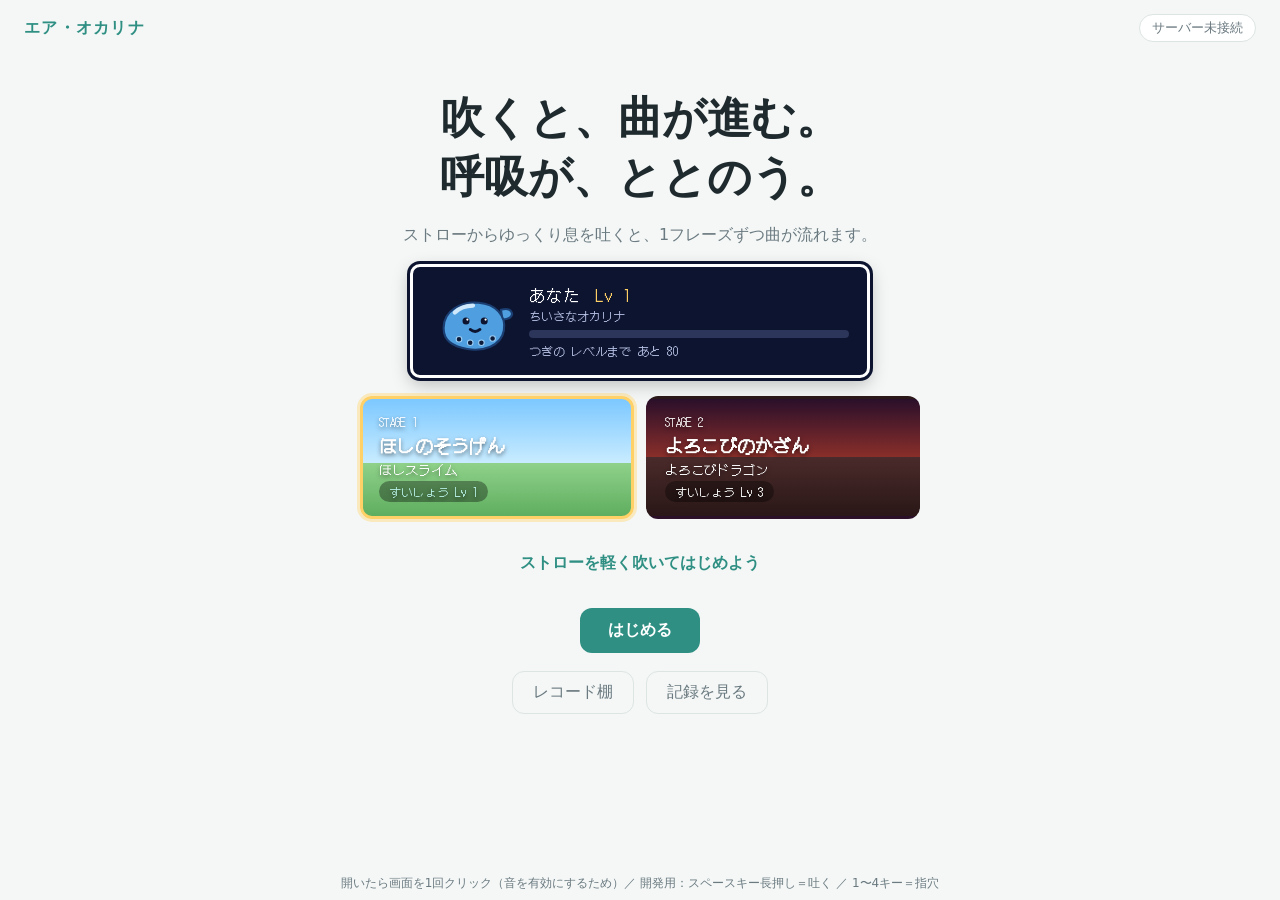
==== commit ede22f1c: "息のレコード棚：1回の演奏を1枚のレコードに（溝は呼吸の波、オーラ段階3で金ラベル）、レコード棚と演奏の再生、1行の日記 Co-Authored-By: Claude Opus 5.5 <norepl" ====
--- a/app/web/index.html
+++ b/app/web/index.html
@@ -31,7 +31,10 @@
     <div id="songs" class="stages"></div>
     <p class="hint breathe-hint">ストローを軽く吹いてはじめよう</p>
     <button id="startBtn" class="primary">はじめる</button>
-    <button id="homeRecordsBtn" class="ghost">記録を見る</button>
+    <div class="actions">
+      <button id="homeShelfBtn" class="ghost">レコード棚</button>
+      <button id="homeRecordsBtn" class="ghost">記録を見る</button>
+    </div>
   </section>
 
   <!-- 難易度の選択（ゲームの試作） -->
@@ -86,6 +89,12 @@
       <ul id="growthLines" class="growth-lines"></ul>
       <p id="growthStage" class="growth-stage"></p>
     </div>
+    <div id="newRecord" class="win new-record" hidden>
+      <p class="new-record-title">きょうの こきゅうが 1まいの レコードに なりました</p>
+      <div id="newRecordDisc" class="new-record-disc"></div>
+      <p id="newRecordDiary" class="diary"></p>
+      <button id="toShelfBtn" class="ghost">レコード棚を ひらく</button>
+    </div>
     <p class="tag">ふりかえり</p>
     <h2 id="resultHeadline" class="headline"></h2>
     <p id="resultSub" class="lead"></p>
@@ -118,6 +127,26 @@
     </div>
   </section>
 
+  <!-- 息のレコード棚：これまでの演奏が1枚ずつ並ぶ -->
+  <section id="shelf" class="screen">
+    <h2>息のレコード棚</h2>
+    <p class="lead">1回の演奏が1枚のレコードになります。タップすると、その日の演奏が流れます。</p>
+    <div id="player" class="win record-player" hidden>
+      <div id="playerDisc" class="player-disc"></div>
+      <div class="player-info">
+        <p id="playerDiary" class="diary"></p>
+        <div class="expbar"><i id="playerProgress"></i></div>
+        <div class="actions">
+          <button id="playerPlay" class="primary">さいせい</button>
+          <button id="playerStop" class="ghost">とめる</button>
+        </div>
+      </div>
+    </div>
+    <div id="shelfGrid" class="shelf-grid"></div>
+    <p id="shelfEmpty" class="lead" hidden>まだ レコードが ありません。1曲 さいごまで 吹くと 1まい できます。</p>
+    <button id="shelfHomeBtn" class="primary">ホームへ</button>
+  </section>
+
   <!-- 記録 -->
   <section id="records" class="screen">
     <h2>記録</h2>
--- a/app/web/style.css
+++ b/app/web/style.css
@@ -450,3 +450,114 @@
 @media (prefers-reduced-motion: reduce) {
   .avatar, .avatar.blowing, .avatar.attack, .avatar.cheer, .av-aura, .growth-avatar.evolve { animation: none; }
 }
+
+/* ---- 調整：リズムの目印を大きく、敵を大きく・くっきり、オカリナのアバター ---- */
+.msg-win .note-row { gap: 8px; flex-wrap: wrap; }
+.msg-win .note-row i {
+  width: 38px; height: 38px; border-radius: 50%; display: grid; place-items: center;
+  font-style: normal; font-size: 13px; color: #b9c3e6; background: #2c355a; border: 2px solid #3d4775;
+  transition: transform 0.15s, background 0.15s;
+}
+.msg-win .note-row i.played { background: #5cc2b3; color: #0d1430; border-color: #5cc2b3; }
+.msg-win .note-row i.now {
+  background: #ffd166; color: #0d1430; border-color: #fff; transform: scale(1.35);
+  box-shadow: 0 0 0 4px rgba(255, 209, 102, 0.35), 0 0 18px #ffd166; animation: notePulse 0.5s ease-in-out infinite alternate;
+}
+@keyframes notePulse { to { box-shadow: 0 0 0 8px rgba(255, 209, 102, 0.15), 0 0 26px #ffd166; } }
+
+.scene { height: 360px; }
+.enemy-spot { width: 260px; height: 200px; }
+.scene .enemy {
+  width: 210px; height: 162px;
+  border: 5px solid #1b1f3a;
+  box-shadow: inset 0 -16px 0 rgba(0, 0, 0, 0.18), inset 10px 10px 0 rgba(255, 255, 255, 0.25), 0 10px 0 rgba(0, 0, 0, 0.25);
+}
+.scene .enemy .eyes { top: 58px; gap: 44px; }
+.scene .enemy .eyes i { width: 22px; height: 30px; box-shadow: inset 4px 4px 0 #ffffff; }
+.scene .enemy .mouth { top: 104px; width: 34px; height: 14px; margin-left: -17px; }
+.enemy-spot .platform { width: 250px; height: 44px; margin-left: -125px; background: rgba(0, 0, 0, 0.28); }
+
+.av-body { fill: #f2c48d; stroke: #8a4f22; stroke-width: 3; }
+.av-hole { fill: #8a4f22; }
+.av-notes text { font-size: 18px; fill: #ffd166; stroke: #1b1f3a; stroke-width: 1; animation: noteFloat 2s ease-in-out infinite alternate; }
+.av-notes text:nth-child(2) { animation-delay: 0.6s; fill: #ff9fb0; }
+.av-notes text:nth-child(3) { animation-delay: 1.2s; fill: #8fd7ff; }
+@keyframes noteFloat { to { transform: translateY(-8px); } }
+.av-aura ellipse { fill: none; stroke: #ffd166; stroke-width: 1.2; opacity: 0.7; }
+.av-aura { animation: none; }
+@media (max-width: 560px) {
+  .scene { height: 320px; }
+  .enemy-spot { width: 190px; height: 150px; }
+  .scene .enemy { width: 150px; height: 116px; }
+  .scene .enemy .eyes { top: 40px; gap: 30px; }
+  .scene .enemy .mouth { top: 76px; }
+}
+
+/* オカリナを「青い釉薬の焼き物」に（クッキーに見えないように）・少し大きく */
+.av-body { fill: #4f9fe0; stroke: #1b3f73; stroke-width: 3; }
+.av-shine { stroke: #e6f4ff; stroke-width: 6; opacity: 0.85; }
+.av-hole { fill: #0d1c3a; stroke: #9fd0f5; stroke-width: 1.5; }
+.av-ink { fill: #0d1430; }
+.av-line { stroke: #0d1430; }
+.av-cheek { fill: #ff9fb0; opacity: 0.9; }
+.avatar { width: 160px; height: 160px; }
+.avatar-spot { width: 190px; height: 170px; }
+.enemy-spot { top: 1%; }
+@media (max-width: 560px) { .avatar { width: 115px; height: 115px; } }
+
+/* ---- オーラ：演奏の調子が良いほど強くなる（data-aura = 0〜3） ---- */
+.avatar-spot .aura { position: absolute; left: 50%; bottom: 0; width: 240px; height: 240px; margin-left: -120px; pointer-events: none; opacity: 0; transition: opacity 0.6s; }
+.avatar-spot .aura i { position: absolute; inset: 0; border-radius: 50%; }
+.avatar-spot[data-aura="1"] .aura, .avatar-spot[data-aura="2"] .aura, .avatar-spot[data-aura="3"] .aura { opacity: 1; }
+/* 1：やわらかい青緑の光 */
+.avatar-spot[data-aura="1"] .glow { background: radial-gradient(circle at 50% 62%, rgba(140, 240, 220, 0.75), rgba(140, 240, 220, 0) 58%); animation: auraPulse 1.6s ease-in-out infinite; }
+/* 2：金色の光＋回る光の筋 */
+.avatar-spot[data-aura="2"] .glow { background: radial-gradient(circle at 50% 62%, rgba(255, 214, 102, 0.9), rgba(255, 214, 102, 0) 60%); animation: auraPulse 1s ease-in-out infinite; }
+.avatar-spot[data-aura="2"] .rays, .avatar-spot[data-aura="3"] .rays {
+  inset: -20px; background: repeating-conic-gradient(from 0deg at 50% 60%, rgba(255, 230, 140, 0.55) 0deg 8deg, transparent 8deg 24deg);
+  -webkit-mask: radial-gradient(circle at 50% 60%, #000 20%, transparent 62%); mask: radial-gradient(circle at 50% 60%, #000 20%, transparent 62%);
+  animation: auraSpin 6s linear infinite;
+}
+/* 3：虹色の光の筋＋下から舞い上がる光 */
+.avatar-spot[data-aura="3"] .glow { background: radial-gradient(circle at 50% 62%, rgba(255, 255, 255, 0.95), rgba(255, 214, 102, 0.6) 30%, rgba(255, 214, 102, 0) 62%); animation: auraPulse 0.6s ease-in-out infinite; }
+.avatar-spot[data-aura="3"] .rays { background: repeating-conic-gradient(from 0deg at 50% 60%, #ff7a7a 0deg 7deg, transparent 7deg 15deg, #ffd166 15deg 22deg, transparent 22deg 30deg, #7ee0c8 30deg 37deg, transparent 37deg 45deg, #8fb3ff 45deg 52deg, transparent 52deg 60deg); opacity: 0.75; animation-duration: 3s; }
+.avatar-spot[data-aura="3"] .sparks {
+  background:
+    radial-gradient(circle, #fff 0 2px, transparent 3px) 20% 100% / 30px 30px,
+    radial-gradient(circle, #ffd166 0 2px, transparent 3px) 70% 100% / 40px 40px,
+    radial-gradient(circle, #8fd7ff 0 2px, transparent 3px) 45% 100% / 26px 26px;
+  border-radius: 0; animation: sparksUp 1.2s linear infinite;
+  -webkit-mask: linear-gradient(to top, transparent, #000 30%, #000 70%, transparent); mask: linear-gradient(to top, transparent, #000 30%, #000 70%, transparent);
+}
+.avatar-spot.aura-up .aura { animation: auraBurst 0.7s ease-out; }
+@keyframes auraPulse { 0%, 100% { transform: scale(0.92); opacity: 0.8; } 50% { transform: scale(1.08); opacity: 1; } }
+@keyframes auraSpin { to { transform: rotate(360deg); } }
+@keyframes sparksUp { from { background-position-y: 100%, 100%, 100%; } to { background-position-y: 0%, -20%, -40%; } }
+@keyframes auraBurst { 0% { transform: scale(0.4); filter: brightness(2.5); } 60% { transform: scale(1.2); } 100% { transform: none; filter: none; } }
+@media (prefers-reduced-motion: reduce) { .avatar-spot .aura i { animation: none !important; } }
+
+/* ---- 息のレコード ---- */
+.record { display: block; filter: drop-shadow(0 6px 10px rgba(0, 0, 0, 0.35)); }
+.rec-label { font-family: "DotGothic16", system-ui, sans-serif; fill: #0d1430; }
+.rec-stage { font-size: 8px; }
+.rec-date { font-size: 11px; font-weight: 700; }
+.rec-score { font-size: 7px; }
+.record.spinning { animation: recSpin 1.8s linear infinite; }
+.record.spin-in { animation: recIn 1.4s cubic-bezier(.2,.9,.3,1); }
+@keyframes recSpin { to { transform: rotate(360deg); } }
+@keyframes recIn { from { transform: rotate(-540deg) scale(0.3); opacity: 0; } to { transform: none; opacity: 1; } }
+
+.new-record { width: 100%; padding: 14px 18px; display: flex; flex-direction: column; align-items: center; gap: 8px; text-align: center; }
+.new-record-title { margin: 0; font-size: 17px; color: #ffd166; }
+.diary { font-family: "DotGothic16", system-ui, sans-serif; font-size: 13px; margin: 0; }
+.new-record .diary, .record-player .diary { color: #b9c3e6; }
+
+.shelf-grid { display: grid; grid-template-columns: repeat(auto-fill, minmax(170px, 1fr)); gap: 14px; width: 100%; }
+.shelf-item { display: flex; flex-direction: column; align-items: center; gap: 6px; padding: 12px 8px; border-radius: 12px; border: 2px solid var(--line); background: var(--surface); color: var(--ink); }
+.shelf-item:hover { border-color: var(--accent); transform: translateY(-2px); }
+.shelf-item .diary { font-size: 11px; color: var(--muted); }
+.sleeve { padding: 8px; border-radius: 8px; background: linear-gradient(135deg, #2c355a, #0d1430); }
+
+.record-player { width: 100%; padding: 16px; display: flex; gap: 18px; align-items: center; flex-wrap: wrap; justify-content: center; }
+.player-info { flex: 1; min-width: 220px; display: flex; flex-direction: column; gap: 10px; }
+.record-player .expbar { height: 10px; }
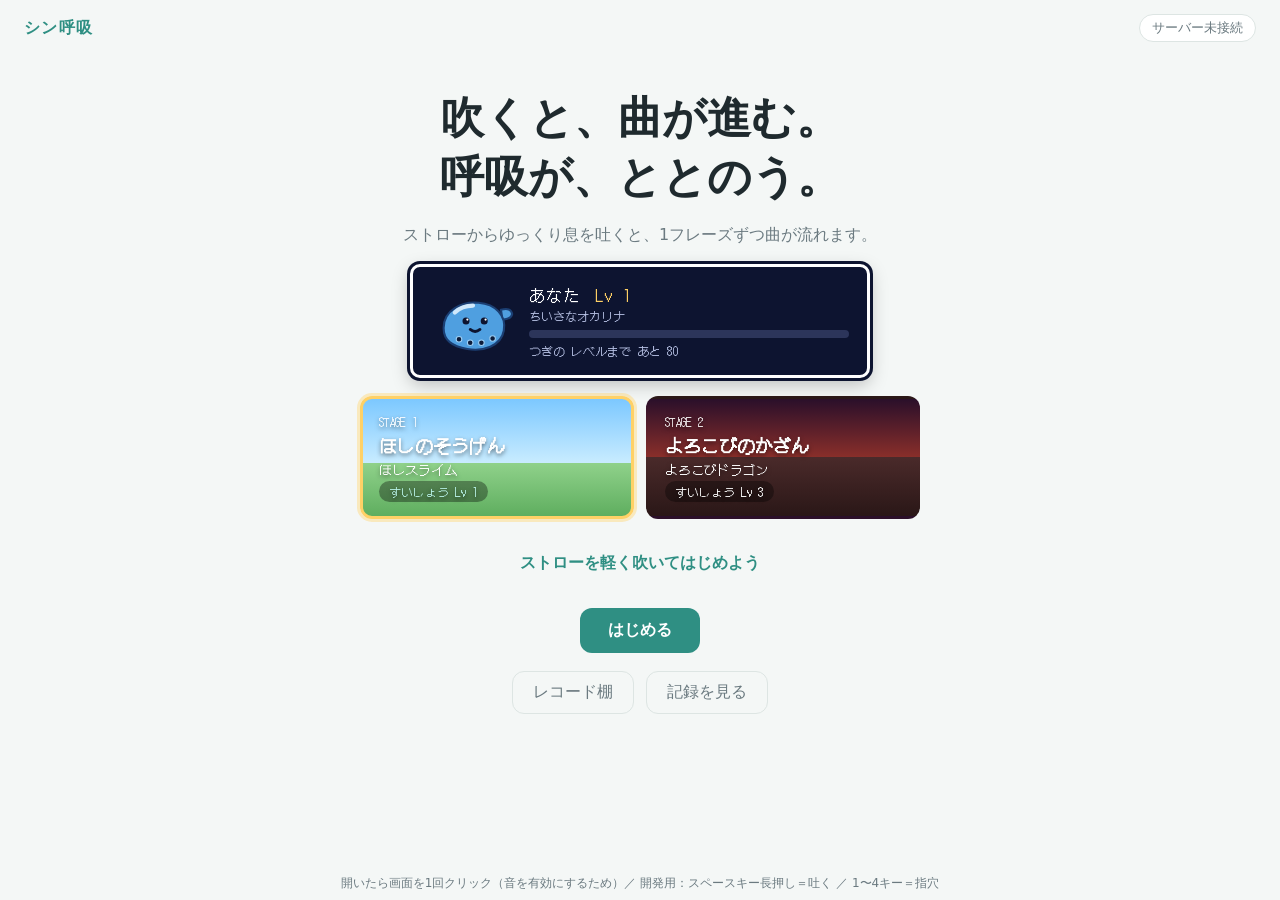
==== commit aa474c51: "作品名を「エア・オカリナ」から「シン呼吸」に変更（README・画面のタイトル・手順書・起動用 .bat など） Co-Authored-By: Claude Opus 5.5 <noreply@an" ====
--- a/app/web/index.html
+++ b/app/web/index.html
@@ -3,14 +3,14 @@
 <head>
 <meta charset="utf-8">
 <meta name="viewport" content="width=device-width, initial-scale=1">
-<title>エア・オカリナ</title>
+<title>シン呼吸</title>
 <link rel="preconnect" href="https://fonts.googleapis.com">
 <link rel="stylesheet" href="https://fonts.googleapis.com/css2?family=DotGothic16&display=swap">
 <link rel="stylesheet" href="style.css">
 </head>
 <body>
 <header class="topbar">
-  <span class="brand">エア・オカリナ</span>
+  <span class="brand">シン呼吸</span>
   <span id="sensor" class="pill">センサー確認中…</span>
 </header>
 
@@ -59,7 +59,7 @@
     <div class="flute">
       <div class="mouth"></div>
       <div id="holes" class="holes">
-        <span data-i="0"></span><span data-i="1"></span><span data-i="2"></span><span data-i="3"></span>
+        <span data-i="0" class="h1">1</span><span data-i="1" class="h2">2</span><span data-i="2" class="h3">3</span><span data-i="3" class="h4">4</span>
       </div>
     </div>
     <div class="meter"><div id="meterFill"></div></div>
@@ -93,6 +93,7 @@
       <p class="new-record-title">きょうの こきゅうが 1まいの レコードに なりました</p>
       <div id="newRecordDisc" class="new-record-disc"></div>
       <p id="newRecordDiary" class="diary"></p>
+      <p id="newRecordNext" class="rec-next"></p>
       <button id="toShelfBtn" class="ghost">レコード棚を ひらく</button>
     </div>
     <p class="tag">ふりかえり</p>
@@ -131,10 +132,19 @@
   <section id="shelf" class="screen">
     <h2>息のレコード棚</h2>
     <p class="lead">1回の演奏が1枚のレコードになります。タップすると、その日の演奏が流れます。</p>
+    <div class="win rec-legend">
+      <b>レコードの みかた</b>
+      <span>1ぽんの わ ＝ 1かいの いき（そとがわから じゅんばん）</span>
+      <span>ふとさ ＝ いきの ながさ（ながく はくほど レコードが うまる）／ ふちの ギザギザ ＝ いきの ぶれ</span>
+      <span>いろ ＝ しずかさ：<i style="background:#ffd166"></i>きん ＞ <i style="background:#5cc2b3"></i>みどり ＞ <i style="background:#6aa8ff"></i>あお ＞ <i style="background:#e8735f"></i>あか</span>
+      <span>まんなかの もじ ＝ ランク（S・A・B・C）／ ふちの ★ ＝ PERFECT の かず</span>
+    </div>
     <div id="player" class="win record-player" hidden>
       <div id="playerDisc" class="player-disc"></div>
       <div class="player-info">
         <p id="playerDiary" class="diary"></p>
+        <ul id="playerFacts" class="rec-facts"></ul>
+        <p id="playerNext" class="rec-next"></p>
         <div class="expbar"><i id="playerProgress"></i></div>
         <div class="actions">
           <button id="playerPlay" class="primary">さいせい</button>
--- a/app/web/style.css
+++ b/app/web/style.css
@@ -227,8 +227,8 @@
 
 .game-result { width: 100%; background: var(--surface); border: 1px solid var(--line); border-radius: 18px; padding: 16px; }
 .outcome { font-size: clamp(26px, 5vw, 38px); font-weight: 800; margin: 0; }
-.outcome.win { color: #f2b33d; }
-.outcome.close { color: var(--accent); }
+.outcome.is-win { color: #f2b33d; }
+.outcome.is-close { color: var(--accent); }
 .score-line { margin: 4px 0; color: var(--muted); }
 .score-line b { font-size: 32px; color: var(--ink); margin-left: 6px; }
 .breakdown { display: flex; gap: 12px; justify-content: center; flex-wrap: wrap; font-weight: 700; font-size: 14px; }
@@ -561,3 +561,42 @@
 .record-player { width: 100%; padding: 16px; display: flex; gap: 18px; align-items: center; flex-wrap: wrap; justify-content: center; }
 .player-info { flex: 1; min-width: 220px; display: flex; flex-direction: column; gap: 10px; }
 .record-player .expbar { height: 10px; }
+
+/* ---- レコード：1本の輪 ＝ 1回の息 ---- */
+.rec-rank { font-size: 22px; font-weight: 900; fill: #0d1430; }
+.rec-rank.rank-S { fill: #c0392b; }
+.rec-date { font-size: 9px; }
+.rec-star { font-size: 9px; fill: #ffd166; }
+.rec-legend { width: 100%; padding: 10px 16px; display: flex; flex-direction: column; gap: 3px; font-size: 13px; }
+.rec-legend b { color: #ffd166; font-weight: 400; }
+.rec-legend i { display: inline-block; width: 12px; height: 12px; border-radius: 3px; vertical-align: middle; margin: 0 2px; }
+.rec-facts { list-style: none; padding: 0; margin: 0; font-family: "DotGothic16", system-ui, sans-serif; font-size: 13px; color: #ffffff; display: grid; gap: 3px; }
+.rec-facts li::before { content: "・"; color: #ffd166; }
+.rec-next { margin: 0; font-family: "DotGothic16", system-ui, sans-serif; font-size: 14px; color: #b8f2e6; background: rgba(92, 194, 179, 0.12); border-radius: 8px; padding: 8px 10px; }
+.rec-next b { color: #ffd166; font-weight: 400; }
+
+/* hidden 属性を display の指定より優先する（空の箱が出ないように） */
+[hidden] { display: none !important; }
+.rec-rank { font-size: 18px; }
+
+/* ---- 観戦モード（?watch=1）：操作できないようにし、上に帯を出す ---- */
+.watch-bar { position: sticky; top: 0; z-index: 60; background: #0d1430; color: #ffd166; text-align: center; padding: 6px 12px; font-family: "DotGothic16", system-ui, sans-serif; font-size: 14px; }
+body.watch main { pointer-events: none; }
+body.watch .devbar { display: none; }
+
+/* 指穴ごとの色と番号：リズムの目印と笛の穴を同じ色・同じ番号にして、どの穴を押すか一目で分かるようにする */
+:root { --h1: #ff7a7a; --h2: #ffc857; --h3: #6fdc8c; --h4: #6cb6ff; }
+.h1 { --hc: var(--h1); } .h2 { --hc: var(--h2); } .h3 { --hc: var(--h3); } .h4 { --hc: var(--h4); }
+.holes span {
+  display: grid; place-items: center; font-family: "DotGothic16", system-ui, sans-serif;
+  font-size: 22px; font-weight: bold; color: var(--hc); border: 3px solid var(--hc);
+}
+.holes span.pressed { background: var(--hc); color: #2a190b; }
+.holes span.next { box-shadow: 0 0 0 4px var(--hc), 0 0 26px 8px var(--hc); }
+.holes span.hit { background: var(--hc); color: #2a190b; }
+.msg-win .note-row i { font-size: 18px; font-weight: bold; color: var(--hc); border-color: var(--hc); }
+.msg-win .note-row i.played { background: #2c355a; color: var(--hc); border-color: var(--hc); opacity: 0.4; }
+.msg-win .note-row i.now {
+  background: var(--hc); color: #0d1430; border-color: #fff;
+  box-shadow: 0 0 0 4px rgba(255,255,255,0.25), 0 0 18px var(--hc);
+}
